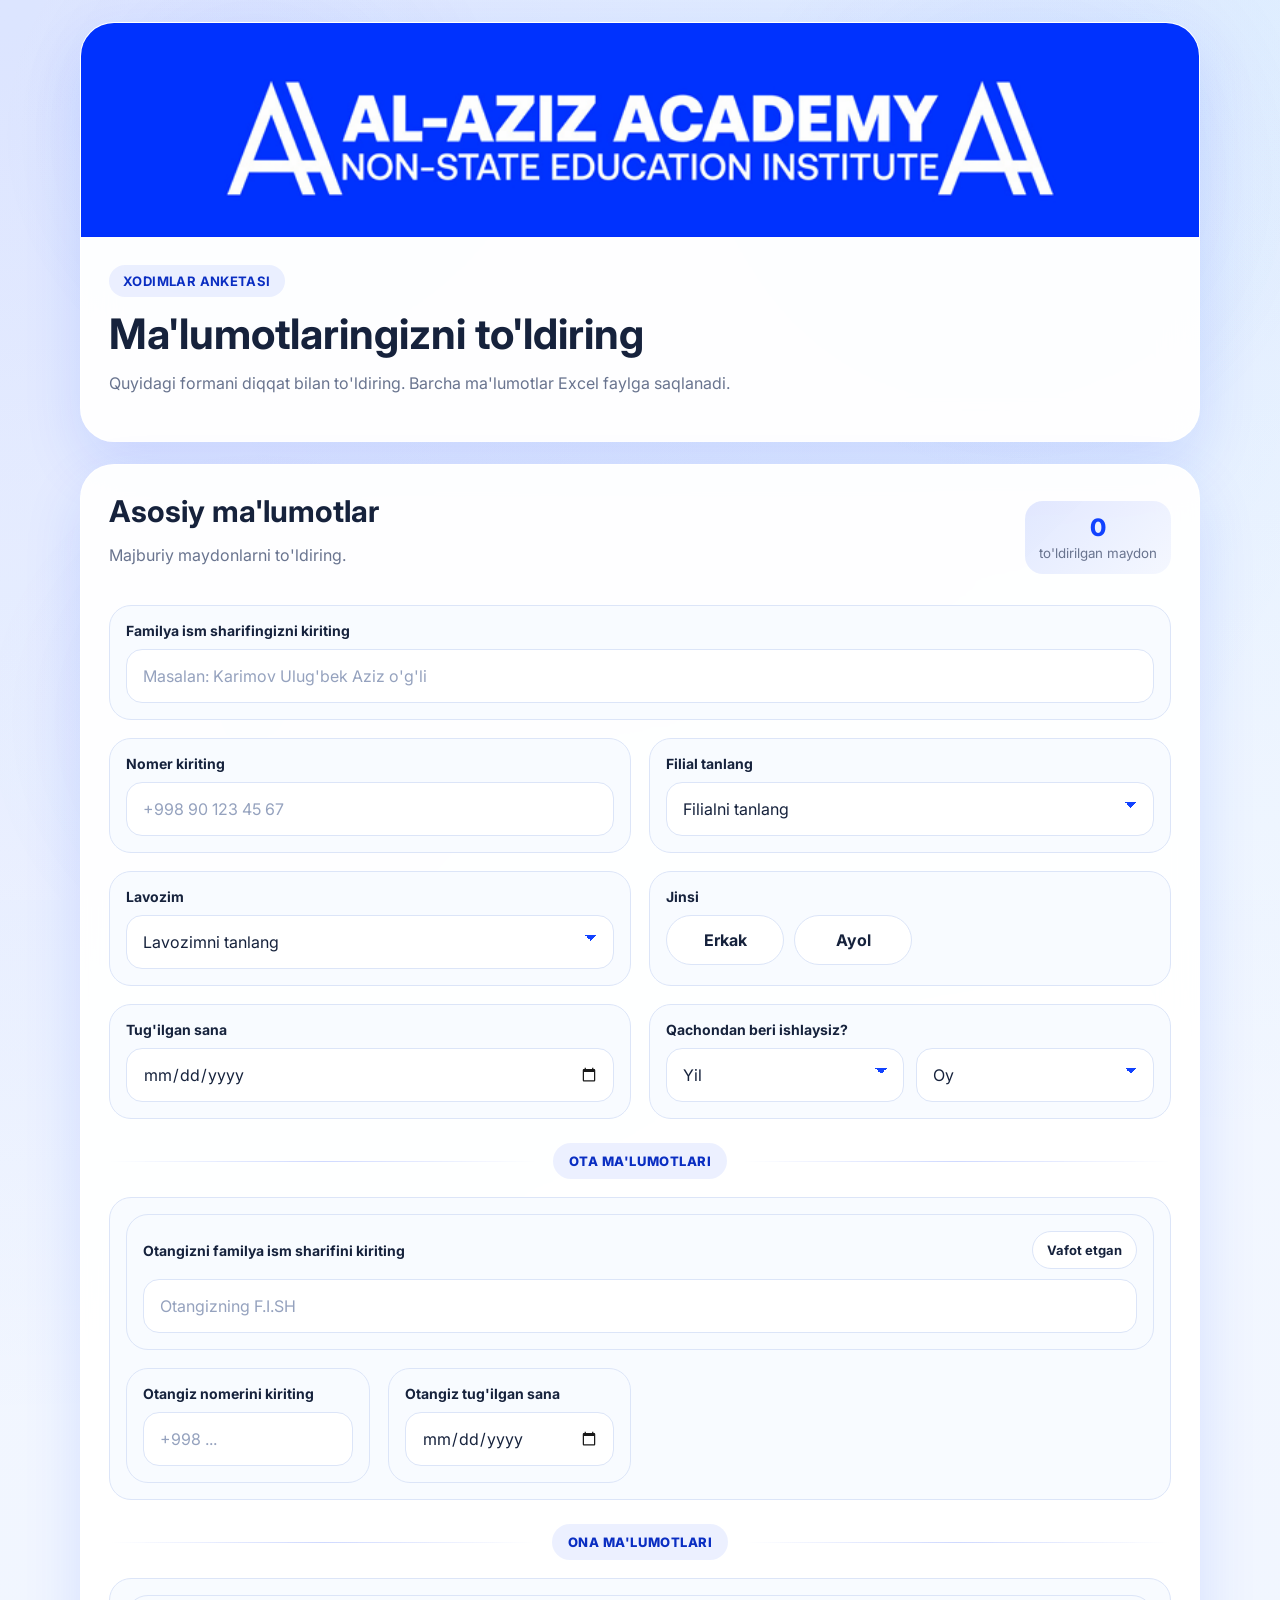
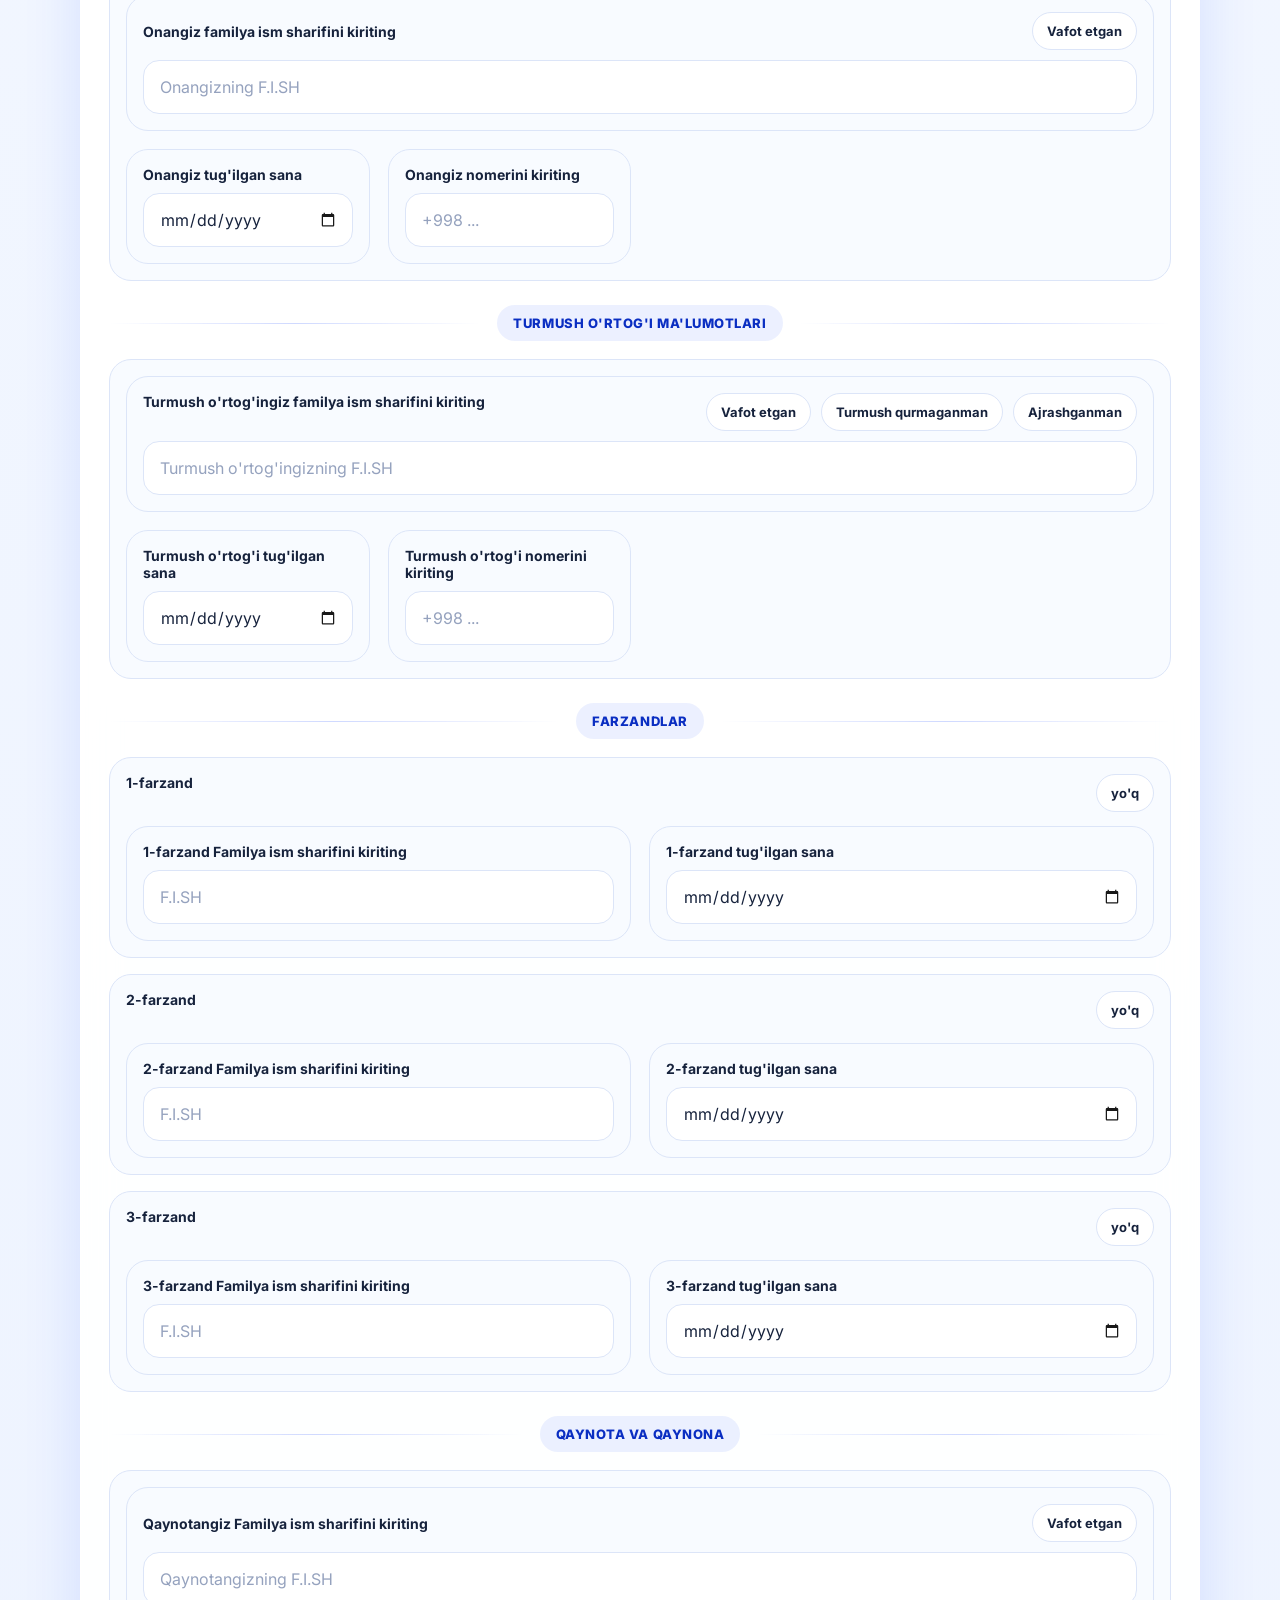
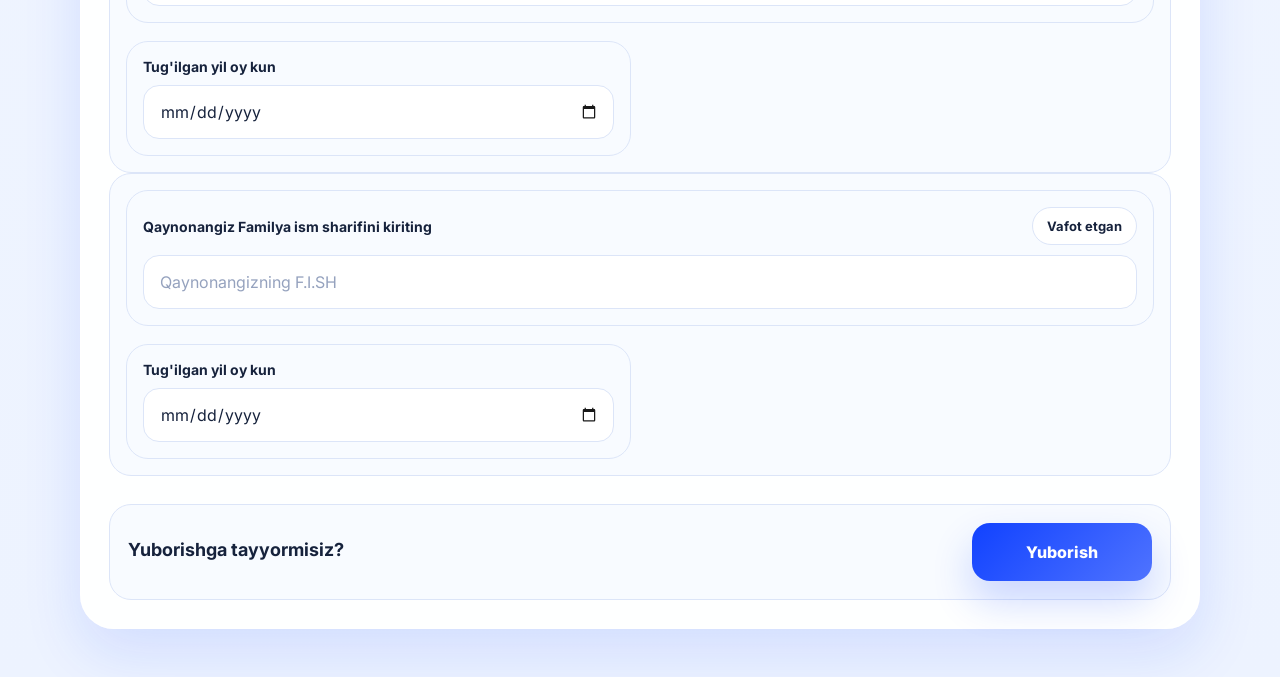
==== frontend/index.html @ 431faf83 "deploy project" ====
<!DOCTYPE html>
<html lang="uz">

<head>
  <meta charset="UTF-8" />
  <meta name="viewport" content="width=device-width, initial-scale=1.0" />
  <title>AL-AZIZ ACADEMY • Xodimlar Anketasi</title>
  <link rel="preconnect" href="https://fonts.googleapis.com">
  <link rel="preconnect" href="https://fonts.gstatic.com" crossorigin>
  <link href="https://fonts.googleapis.com/css2?family=Inter:wght@400;500;600;700;800&display=swap" rel="stylesheet">
  <link rel="stylesheet" href="./style.css" />
</head>

<body>
  <div class="page-bg"></div>

  <main class="app-shell">
    <section class="hero-card">
      <img src="./assets/header.png" alt="AL-AZIZ ACADEMY" class="hero-banner" />
      <div class="hero-content">
        <span class="hero-badge">Xodimlar anketasi</span>
        <h1>Ma'lumotlaringizni to'ldiring</h1>
        <p>
          Quyidagi formani diqqat bilan to'ldiring. Barcha ma'lumotlar Excel faylga saqlanadi.
        </p>
        <div class="hero-actions">

        </div>
      </div>
    </section>

    <section class="form-card">
      <div class="section-header">
        <div>
          <h2>Asosiy ma'lumotlar</h2>
          <p>Majburiy maydonlarni to'ldiring.</p>
        </div>
        <div class="progress-pill">
          <span id="filledCount">0</span>
          <small>to'ldirilgan maydon</small>
        </div>
      </div>

      <form id="employeeForm" novalidate>
        <div class="form-grid">
          <div class="field full">
            <label for="fullName">Familya ism sharifingizni kiriting</label>
            <input id="fullName" name="full_name" type="text" placeholder="Masalan: Karimov Ulug'bek Aziz o'g'li"
              required />
          </div>

          <div class="field">
            <label for="phone">Nomer kiriting</label>
            <input id="phone" name="phone" type="tel" placeholder="+998 90 123 45 67" inputmode="tel" required />
          </div>

          <div class="field">
            <label for="branch">Filial tanlang</label>
            <select id="branch" name="branch" required>
              <option value="">Filialni tanlang</option>
              <option>Niyozbosh</option>
              <option>Xalqabod</option>
              <option>Gulbahor</option>
              <option>Kasblar</option>
              <option>Kids 1</option>
              <option>Kids 2</option>
              <option>Do’stobod</option>
              <option>Olmazor</option>
              <option>Chinoz</option>
              <option>Krasin</option>
              <option>Pitiletka</option>
              <option>Qo’rg’oncha</option>
              <option>Kids 3</option>
            </select>
          </div>

          <div class="field">
            <label for="position">Lavozim</label>
            <select id="position" name="position" required>
              <option value="">Lavozimni tanlang</option>
              <option>Filial raxbari</option>
              <option>Soxa raxbari</option>
              <option>Ustoz</option>
              <option>Manager</option>
              <option>Operator</option>
              <option>Testolog</option>
              <option>Kamera nazoratchisi</option>
              <option>Tozalik hodimi</option>
            </select>
          </div>

          <div class="field hidden" id="teacherSubjectField">
            <label for="teacherSubject">Nima fandan ustozsiz?</label>
            <select id="teacherSubject" name="teacher_subject">
              <option value="">Fanni tanlang</option>
              <option>Ingliz tili ustozi</option>
              <option>Rus tili ustozi</option>
              <option>Matematika ustozi</option>
              <option>Mental arifmetika ustozi</option>
              <option>Koreys tili ustozi</option>
              <option>Arab tili ustozi</option>
              <option>Ona tili va adabiyot ustozi</option>
              <option>Tarix ustozi</option>
              <option>Fizika ustozi</option>
              <option>Kimyo ustozi</option>
              <option>Biologiya ustozi</option>
              <option>IT ustozi</option>
              <option>Hamshiralik ustozi</option>
            </select>
          </div>

          <div class="field">
            <label>Jinsi</label>
            <div class="toggle-group" data-toggle-group="gender">
              <button type="button" class="toggle-btn" data-value="Erkak">Erkak</button>
              <button type="button" class="toggle-btn" data-value="Ayol">Ayol</button>
            </div>
            <input type="hidden" id="gender" name="gender" required />
          </div>

          <div class="field">
            <label for="birthDate">Tug'ilgan sana</label>
            <input id="birthDate" name="birth_date" type="date" required />
          </div>

          <div class="field">
            <label for="workYear">Qachondan beri ishlaysiz?</label>
            <div class="inline-grid">
              <select id="workYear" name="work_start_year" required>
                <option value="">Yil</option>
              </select>
              <select id="workMonth" name="work_start_month" required>
                <option value="">Oy</option>
              </select>
            </div>
          </div>
        </div>

        <div class="section-divider"><span>Ota ma'lumotlari</span></div>
        <div class="form-grid relation-block" data-block="father">
          <div class="field full">
            <div class="label-row">
              <label for="fatherName">Otangizni familya ism sharifini kiriting</label>
              <button type="button" class="mini-toggle" data-state-target="father_deceased">Vafot etgan</button>
            </div>
            <input id="fatherName" name="father_name" type="text" placeholder="Otangizning F.I.SH" />
            <input type="hidden" name="father_deceased" value="false" />
          </div>
          <div class="conditional-grid" data-conditional="father_deceased" data-hide-when="true">
            <div class="field">
              <label for="fatherPhone">Otangiz nomerini kiriting</label>
              <input id="fatherPhone" name="father_phone" type="tel" placeholder="+998 ..." inputmode="tel" />
            </div>
            <div class="field">
              <label for="fatherBirthDate">Otangiz tug'ilgan sana</label>
              <input id="fatherBirthDate" name="father_birth_date" type="date" />
            </div>
          </div>
        </div>

        <div class="section-divider"><span>Ona ma'lumotlari</span></div>
        <div class="form-grid relation-block" data-block="mother">
          <div class="field full">
            <div class="label-row">
              <label for="motherName">Onangiz familya ism sharifini kiriting</label>
              <button type="button" class="mini-toggle" data-state-target="mother_deceased">Vafot etgan</button>
            </div>
            <input id="motherName" name="mother_name" type="text" placeholder="Onangizning F.I.SH" />
            <input type="hidden" name="mother_deceased" value="false" />
          </div>
          <div class="conditional-grid" data-conditional="mother_deceased" data-hide-when="true">
            <div class="field">
              <label for="motherBirthDate">Onangiz tug'ilgan sana</label>
              <input id="motherBirthDate" name="mother_birth_date" type="date" />
            </div>
            <div class="field">
              <label for="motherPhone">Onangiz nomerini kiriting</label>
              <input id="motherPhone" name="mother_phone" type="tel" placeholder="+998 ..." inputmode="tel" />
            </div>
          </div>
        </div>

        <div class="section-divider"><span>Turmush o'rtog'i ma'lumotlari</span></div>
        <div class="form-grid relation-block" data-block="spouse">
          <div class="field full">
            <div class="label-row wrap">
              <label for="spouseName">Turmush o'rtog'ingiz familya ism sharifini kiriting</label>
              <div class="mini-toggle-group">
                <button type="button" class="mini-toggle" data-state-target="spouse_deceased">Vafot etgan</button>
                <button type="button" class="mini-toggle" data-state-target="spouse_unmarried">Turmush
                  qurmaganman</button>
                <button type="button" class="mini-toggle" data-state-target="spouse_divorced">Ajrashganman</button>
              </div>
            </div>
            <input id="spouseName" name="spouse_name" type="text" placeholder="Turmush o'rtog'ingizning F.I.SH" />
            <input type="hidden" name="spouse_deceased" value="false" />
            <input type="hidden" name="spouse_unmarried" value="false" />
            <input type="hidden" name="spouse_divorced" value="false" />
          </div>
          <div class="conditional-grid"
            data-conditional-combo="spouse_deceased:false,spouse_unmarried:false,spouse_divorced:false">
            <div class="field">
              <label for="spouseBirthDate">Turmush o'rtog'i tug'ilgan sana</label>
              <input id="spouseBirthDate" name="spouse_birth_date" type="date" />
            </div>
            <div class="field">
              <label for="spousePhone">Turmush o'rtog'i nomerini kiriting</label>
              <input id="spousePhone" name="spouse_phone" type="tel" placeholder="+998 ..." inputmode="tel" />
            </div>
          </div>
        </div>

        <div class="section-divider children-divider" data-conditional="spouse_unmarried" data-hide-when="true">
          <span>Farzandlar</span>
        </div>
        <div class="children-wrapper" data-conditional="spouse_unmarried" data-hide-when="true">
          <div class="child-card" data-child-index="1">
            <div class="label-row wrap">
              <h3>1-farzand</h3>
              <button type="button" class="mini-toggle" data-state-target="child1_none">yo'q</button>
            </div>
            <input type="hidden" name="child1_none" value="false" />
            <div class="conditional-grid child-grid" data-conditional="child1_none" data-hide-when="true">
              <div class="field">
                <label for="child1Name">1-farzand Familya ism sharifini kiriting</label>
                <input id="child1Name" name="child1_name" type="text" placeholder="F.I.SH" />
              </div>
              <div class="field">
                <label for="child1BirthDate">1-farzand tug'ilgan sana</label>
                <input id="child1BirthDate" name="child1_birth_date" type="date" />
              </div>
            </div>
          </div>

          <div class="child-card" data-child-index="2" data-conditional="child1_none" data-hide-when="true">
            <div class="label-row wrap">
              <h3>2-farzand</h3>
              <button type="button" class="mini-toggle" data-state-target="child2_none">yo'q</button>
            </div>
            <input type="hidden" name="child2_none" value="false" />
            <div class="conditional-grid child-grid" data-conditional="child2_none" data-hide-when="true">
              <div class="field">
                <label for="child2Name">2-farzand Familya ism sharifini kiriting</label>
                <input id="child2Name" name="child2_name" type="text" placeholder="F.I.SH" />
              </div>
              <div class="field">
                <label for="child2BirthDate">2-farzand tug'ilgan sana</label>
                <input id="child2BirthDate" name="child2_birth_date" type="date" />
              </div>
            </div>
          </div>

          <div class="child-card" data-child-index="3" data-conditional-any="child1_none:true,child2_none:true">
            <div class="label-row wrap">
              <h3>3-farzand</h3>
              <button type="button" class="mini-toggle" data-state-target="child3_none">yo'q</button>
            </div>
            <input type="hidden" name="child3_none" value="false" />
            <div class="conditional-grid child-grid" data-conditional="child3_none" data-hide-when="true">
              <div class="field">
                <label for="child3Name">3-farzand Familya ism sharifini kiriting</label>
                <input id="child3Name" name="child3_name" type="text" placeholder="F.I.SH" />
              </div>
              <div class="field">
                <label for="child3BirthDate">3-farzand tug'ilgan sana</label>
                <input id="child3BirthDate" name="child3_birth_date" type="date" />
              </div>
            </div>
          </div>
        </div>

        <div class="section-divider" data-conditional-any="spouse_unmarried:true,spouse_divorced:true"><span>Qaynota va
            qaynona</span></div>
        <div class="form-grid relation-block" data-block="fatherinlaw"
          data-conditional-any="spouse_unmarried:true,spouse_divorced:true">
          <div class="field full">
            <div class="label-row">
              <label for="fatherInLawName">Qaynotangiz Familya ism sharifini kiriting</label>
              <button type="button" class="mini-toggle" data-state-target="father_in_law_deceased">Vafot etgan</button>
            </div>
            <input id="fatherInLawName" name="father_in_law_name" type="text" placeholder="Qaynotangizning F.I.SH" />
            <input type="hidden" name="father_in_law_deceased" value="false" />
          </div>
          <div class="conditional-grid" data-conditional="father_in_law_deceased" data-hide-when="true">
            <div class="field full">
              <label for="fatherInLawBirthDate">Tug'ilgan yil oy kun</label>
              <input id="fatherInLawBirthDate" name="father_in_law_birth_date" type="date" />
            </div>
          </div>
        </div>

        <div class="form-grid relation-block" data-block="motherinlaw"
          data-conditional-any="spouse_unmarried:true,spouse_divorced:true">
          <div class="field full">
            <div class="label-row">
              <label for="motherInLawName">Qaynonangiz Familya ism sharifini kiriting</label>
              <button type="button" class="mini-toggle" data-state-target="mother_in_law_deceased">Vafot etgan</button>
            </div>
            <input id="motherInLawName" name="mother_in_law_name" type="text" placeholder="Qaynonangizning F.I.SH" />
            <input type="hidden" name="mother_in_law_deceased" value="false" />
          </div>
          <div class="conditional-grid" data-conditional="mother_in_law_deceased" data-hide-when="true">
            <div class="field full">
              <label for="motherInLawBirthDate">Tug'ilgan yil oy kun</label>
              <input id="motherInLawBirthDate" name="mother_in_law_birth_date" type="date" />
            </div>
          </div>
        </div>

        <div class="submit-bar">
          <div>
            <strong>Yuborishga tayyormisiz?</strong>
          </div>
          <button class="submit-btn" type="submit" id="submitBtn">Yuborish</button>
        </div>

        <div id="formAlert" class="form-alert hidden"></div>
      </form>
    </section>
  </main>

  <script>
    window.APP_CONFIG = {
      apiBaseUrl: "https://azizacademyxodimlar-production.up.railway.app",
      adminUrl: "https://azizacademyxodimlar-production.up.railway.app/admin"
    };
  </script>
  <script src="./script.js"></script>
</body>

</html>
---- frontend/style.css ----
:root {
  --bg: #eef4ff;
  --surface: rgba(255, 255, 255, 0.94);
  --surface-2: #f8fbff;
  --primary: #1142ff;
  --primary-dark: #0a2ec2;
  --text: #16223c;
  --muted: #69748f;
  --border: #dce5f8;
  --success: #169c5b;
  --danger: #d63b54;
  --shadow: 0 24px 60px rgba(17, 66, 255, 0.12);
  --radius-xl: 28px;
  --radius-lg: 20px;
  --radius-md: 16px;
}

* {
  box-sizing: border-box;
}

html {
  scroll-behavior: smooth;
}

body {
  margin: 0;
  min-height: 100vh;
  font-family: 'Inter', sans-serif;
  color: var(--text);
  background:
    radial-gradient(circle at top left, rgba(17, 66, 255, 0.12), transparent 35%),
    radial-gradient(circle at top right, rgba(30, 144, 255, 0.1), transparent 28%),
    linear-gradient(180deg, #f4f8ff 0%, #edf3ff 100%);
}

.page-bg {
  position: fixed;
  inset: 0;
  pointer-events: none;
  background-image:
    linear-gradient(rgba(255,255,255,0.1), rgba(255,255,255,0.1)),
    radial-gradient(circle at 20% 15%, rgba(17, 66, 255, 0.07), transparent 20%),
    radial-gradient(circle at 80% 20%, rgba(17, 66, 255, 0.08), transparent 24%),
    radial-gradient(circle at 20% 80%, rgba(17, 66, 255, 0.05), transparent 22%);
}

img {
  max-width: 100%;
  display: block;
}

button,
input,
select {
  font: inherit;
}

.app-shell {
  width: min(1120px, calc(100% - 24px));
  margin: 22px auto 48px;
}

.hero-card,
.form-card {
  background: var(--surface);
  backdrop-filter: blur(18px);
  border: 1px solid rgba(255, 255, 255, 0.75);
  box-shadow: var(--shadow);
}

.hero-card {
  overflow: hidden;
  border-radius: 34px;
  margin-bottom: 22px;
}

.hero-banner {
  width: 100%;
  background: #1142ff;
  aspect-ratio: 1586 / 304;
  object-fit: cover;
}

.hero-content {
  padding: 28px 28px 30px;
}

.hero-badge {
  display: inline-flex;
  align-items: center;
  gap: 8px;
  padding: 8px 14px;
  border-radius: 999px;
  background: rgba(17, 66, 255, 0.08);
  color: var(--primary-dark);
  font-size: 13px;
  font-weight: 700;
  letter-spacing: 0.03em;
  text-transform: uppercase;
}

.hero-content h1 {
  margin: 14px 0 10px;
  font-size: clamp(28px, 4vw, 42px);
  line-height: 1.1;
}

.hero-content p,
.section-header p,
.submit-bar p,
.form-alert,
.field small {
  color: var(--muted);
}

.form-card {
  border-radius: 34px;
  padding: 28px;
}

.section-header,
.submit-bar,
.label-row,
.mini-toggle-group,
.inline-grid,
.toggle-group {
  display: flex;
}

.section-header {
  align-items: center;
  justify-content: space-between;
  gap: 16px;
  margin-bottom: 24px;
}

.section-header h2 {
  margin: 0 0 8px;
  font-size: clamp(22px, 3vw, 30px);
}

.progress-pill {
  min-width: 110px;
  padding: 12px 14px;
  border-radius: 18px;
  background: linear-gradient(135deg, rgba(17, 66, 255, 0.12), rgba(17, 66, 255, 0.04));
  text-align: center;
}

.progress-pill span {
  display: block;
  font-size: 24px;
  font-weight: 800;
  color: var(--primary);
}

.progress-pill small {
  color: var(--muted);
}

.form-grid {
  display: grid;
  grid-template-columns: repeat(2, minmax(0, 1fr));
  gap: 18px;
}

.field,
.child-card,
.relation-block,
.submit-bar {
  background: var(--surface-2);
  border: 1px solid var(--border);
  border-radius: 22px;
}

.field {
  padding: 16px;
}

.field.full {
  grid-column: 1 / -1;
}

.field label,
.child-card h3 {
  display: block;
  margin-bottom: 10px;
  font-size: 14px;
  font-weight: 700;
  color: var(--text);
}

input,
select {
  width: 100%;
  height: 54px;
  border-radius: 16px;
  border: 1.5px solid var(--border);
  padding: 0 16px;
  background: #fff;
  color: var(--text);
  transition: 0.2s ease;
  outline: none;
}

input::placeholder {
  color: #95a2be;
}

input:focus,
select:focus {
  border-color: rgba(17, 66, 255, 0.5);
  box-shadow: 0 0 0 4px rgba(17, 66, 255, 0.1);
}

input[type="date"] {
  padding-right: 14px;
}

input[type="date"]::-webkit-calendar-picker-indicator {
  cursor: pointer;
  opacity: 0.9;
}

select {
  appearance: none;
  background-image:
    linear-gradient(45deg, transparent 50%, var(--primary) 50%),
    linear-gradient(135deg, var(--primary) 50%, transparent 50%);
  background-position:
    calc(100% - 22px) calc(50% - 4px),
    calc(100% - 16px) calc(50% - 4px);
  background-size: 6px 6px, 6px 6px;
  background-repeat: no-repeat;
  padding-right: 38px;
}

.inline-grid {
  gap: 12px;
}

.inline-grid > * {
  flex: 1;
}

.toggle-group,
.mini-toggle-group {
  gap: 10px;
  flex-wrap: wrap;
}

.toggle-btn,
.mini-toggle {
  border: 1.5px solid var(--border);
  background: #fff;
  color: var(--text);
  border-radius: 999px;
  cursor: pointer;
  transition: 0.2s ease;
}

.toggle-btn {
  padding: 14px 18px;
  min-width: 118px;
  font-weight: 700;
}

.mini-toggle {
  padding: 10px 14px;
  font-size: 13px;
  font-weight: 700;
}

.toggle-btn.active,
.mini-toggle.active {
  background: linear-gradient(135deg, var(--primary), #4068ff);
  color: #fff;
  border-color: transparent;
  box-shadow: 0 12px 24px rgba(17, 66, 255, 0.24);
}

.label-row {
  align-items: center;
  justify-content: space-between;
  gap: 12px;
  margin-bottom: 10px;
}

.label-row label,
.label-row h3 {
  margin: 0;
}

.label-row.wrap {
  align-items: flex-start;
  flex-wrap: wrap;
}

.section-divider {
  margin: 24px 0 18px;
  display: flex;
  align-items: center;
  gap: 16px;
}

.section-divider::before,
.section-divider::after {
  content: '';
  height: 1px;
  flex: 1;
  background: linear-gradient(90deg, transparent, rgba(17, 66, 255, 0.2), transparent);
}

.section-divider span {
  padding: 10px 16px;
  border-radius: 999px;
  background: rgba(17, 66, 255, 0.08);
  color: var(--primary-dark);
  font-weight: 800;
  font-size: 13px;
  letter-spacing: 0.04em;
  text-transform: uppercase;
}

.relation-block {
  padding: 16px;
}

.conditional-grid {
  display: grid;
  grid-template-columns: repeat(2, minmax(0, 1fr));
  gap: 18px;
  width: 100%;
}

.children-wrapper {
  display: grid;
  gap: 16px;
}

.child-card {
  padding: 16px;
}

.child-grid {
  margin-top: 14px;
}

.submit-bar {
  margin-top: 28px;
  padding: 18px;
  align-items: center;
  justify-content: space-between;
  gap: 16px;
}

.submit-bar strong {
  display: block;
  margin-bottom: 6px;
  font-size: 18px;
}

.submit-btn {
  min-width: 180px;
  height: 58px;
  border: 0;
  border-radius: 18px;
  background: linear-gradient(135deg, var(--primary), #4f73ff);
  color: #fff;
  font-size: 16px;
  font-weight: 800;
  cursor: pointer;
  box-shadow: 0 20px 40px rgba(17, 66, 255, 0.2);
  transition: transform 0.2s ease, box-shadow 0.2s ease;
}

.submit-btn:hover {
  transform: translateY(-1px);
  box-shadow: 0 24px 44px rgba(17, 66, 255, 0.25);
}

.submit-btn:disabled {
  opacity: 0.6;
  cursor: wait;
}

.form-alert {
  margin-top: 18px;
  padding: 16px 18px;
  border-radius: 18px;
  border: 1px solid transparent;
}

.form-alert.success {
  background: rgba(22, 156, 91, 0.08);
  border-color: rgba(22, 156, 91, 0.18);
  color: var(--success);
}

.form-alert.error {
  background: rgba(214, 59, 84, 0.08);
  border-color: rgba(214, 59, 84, 0.18);
  color: var(--danger);
}

.hidden {
  display: none !important;
}

.disabled-input {
  background: #f2f5fb !important;
  color: #95a2be;
}

@media (max-width: 900px) {
  .app-shell {
    width: min(100% - 16px, 760px);
    margin: 12px auto 24px;
  }

  .hero-card,
  .form-card {
    border-radius: 24px;
  }

  .hero-content,
  .form-card {
    padding: 18px;
  }

  .section-header,
  .submit-bar {
    flex-direction: column;
    align-items: stretch;
  }

  .progress-pill {
    width: 100%;
  }

  .form-grid,
  .conditional-grid {
    grid-template-columns: 1fr;
  }

  .submit-btn {
    width: 100%;
  }
}

@media (max-width: 560px) {
  .hero-content h1 {
    font-size: 24px;
  }

  .field,
  .relation-block,
  .child-card,
  .submit-bar {
    padding: 14px;
    border-radius: 18px;
  }

  input,
  select,
  .submit-btn {
    height: 52px;
  }

  .toggle-btn {
    flex: 1 1 calc(50% - 10px);
    min-width: 0;
  }

  .submit-bar {
    position: sticky;
    bottom: 8px;
    background: rgba(248, 251, 255, 0.96);
    backdrop-filter: blur(18px);
    z-index: 5;
  }
}


.hero-actions { margin-top: 18px; }
.admin-link,
.admin-btn,
.download-btn,
.back-link {
  display: inline-flex;
  align-items: center;
  justify-content: center;
  gap: 8px;
  min-height: 48px;
  padding: 12px 20px;
  border-radius: 16px;
  text-decoration: none;
  font-weight: 700;
  border: none;
  cursor: pointer;
}
.admin-link, .admin-btn, .download-btn {
  color: #fff;
  background: linear-gradient(135deg, var(--primary), #4068ff);
  box-shadow: 0 16px 30px rgba(17, 66, 255, 0.22);
}
.back-link {
  color: var(--primary-dark);
  background: rgba(17, 66, 255, 0.08);
}
.admin-toolbar {
  display: flex;
  align-items: center;
  justify-content: space-between;
  gap: 14px;
  flex-wrap: wrap;
  margin-bottom: 20px;
}
.stats-grid {
  display: grid;
  grid-template-columns: repeat(4, minmax(0, 1fr));
  gap: 16px;
  margin-bottom: 20px;
}
.stat-card {
  background: var(--surface-2);
  border: 1px solid var(--border);
  border-radius: 22px;
  padding: 18px;
}
.stat-card small { color: var(--muted); display: block; margin-bottom: 8px; }
.stat-card strong { font-size: 28px; }
.table-wrap {
  overflow: auto;
  border-radius: 22px;
  border: 1px solid var(--border);
  background: #fff;
}
.data-table {
  width: 100%;
  border-collapse: collapse;
  min-width: 1080px;
}
.data-table th, .data-table td {
  padding: 14px 12px;
  text-align: left;
  border-bottom: 1px solid #eaf0fb;
  vertical-align: top;
  font-size: 14px;
}
.data-table th {
  position: sticky;
  top: 0;
  background: #f7faff;
  z-index: 1;
}
.empty-state { padding: 30px; text-align: center; color: var(--muted); }
@media (max-width: 900px) { .stats-grid { grid-template-columns: repeat(2, minmax(0, 1fr)); } }
@media (max-width: 640px) { .stats-grid { grid-template-columns: 1fr; } }
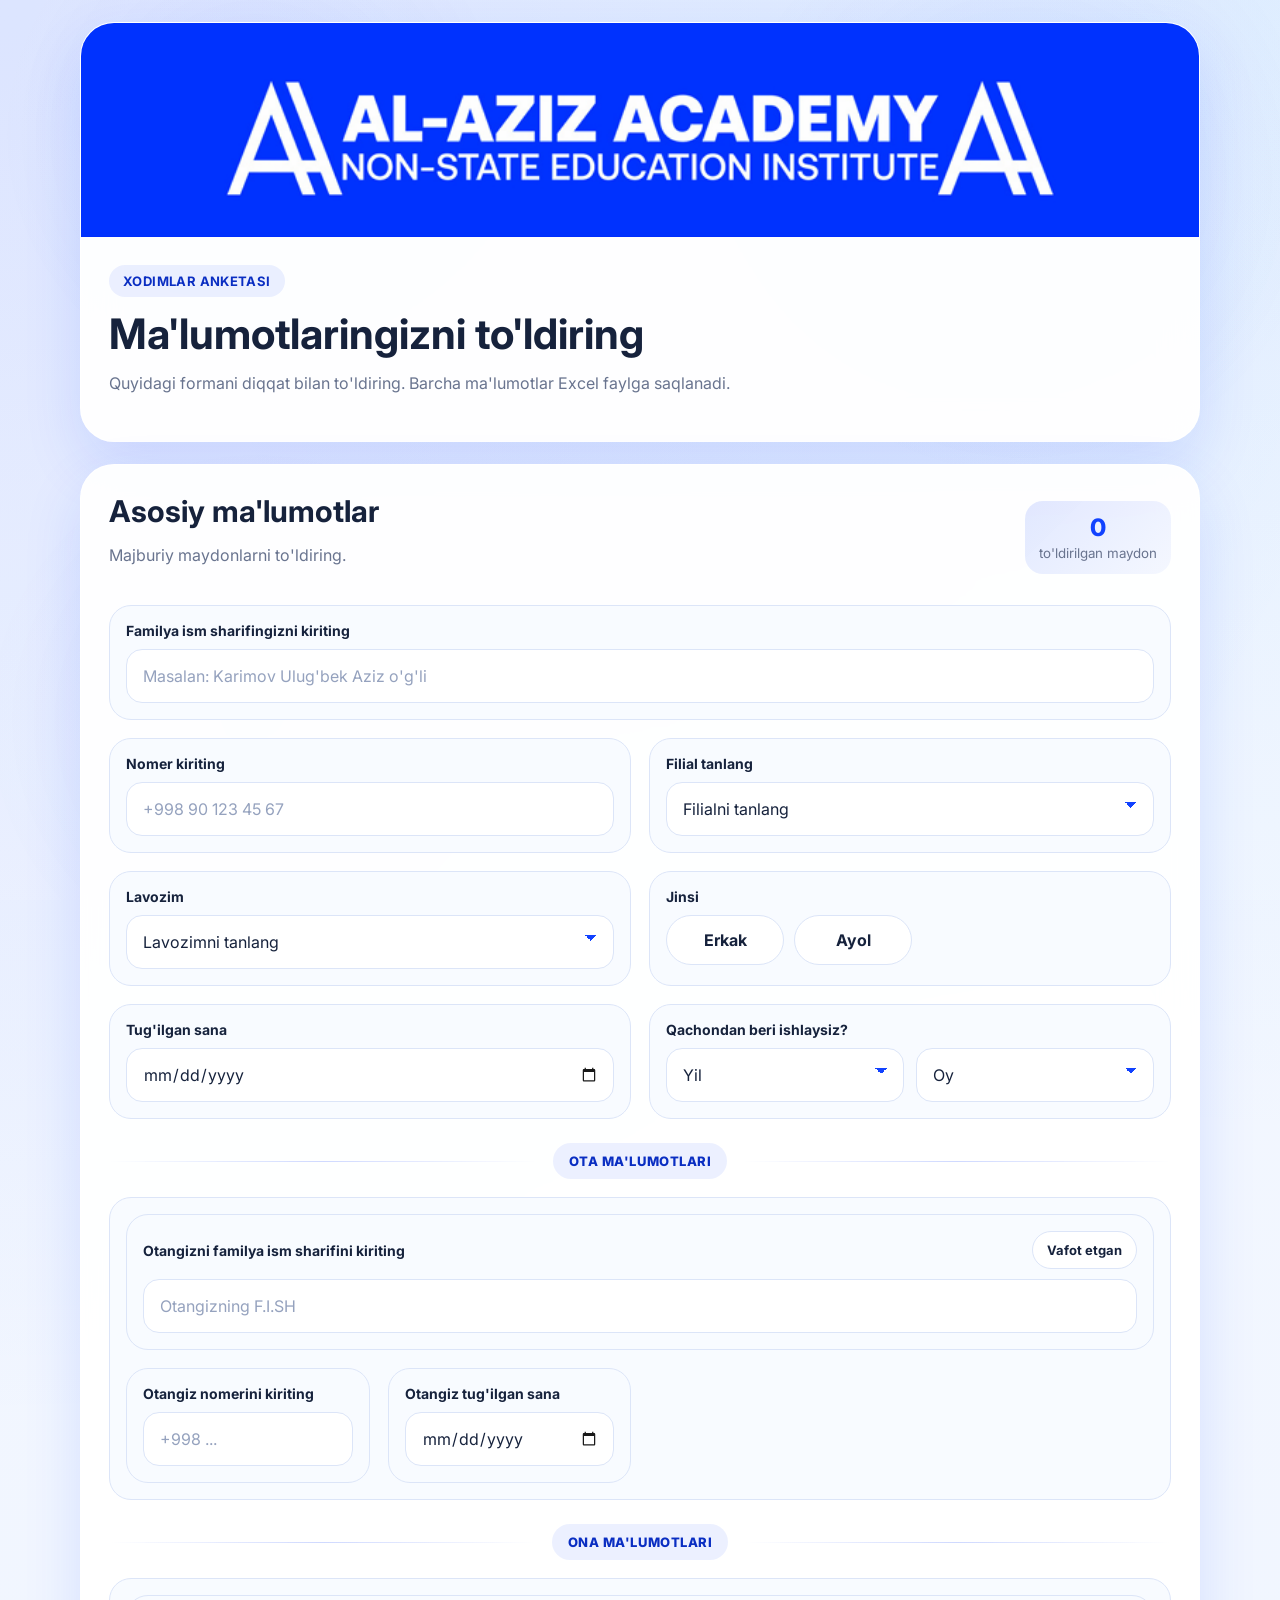
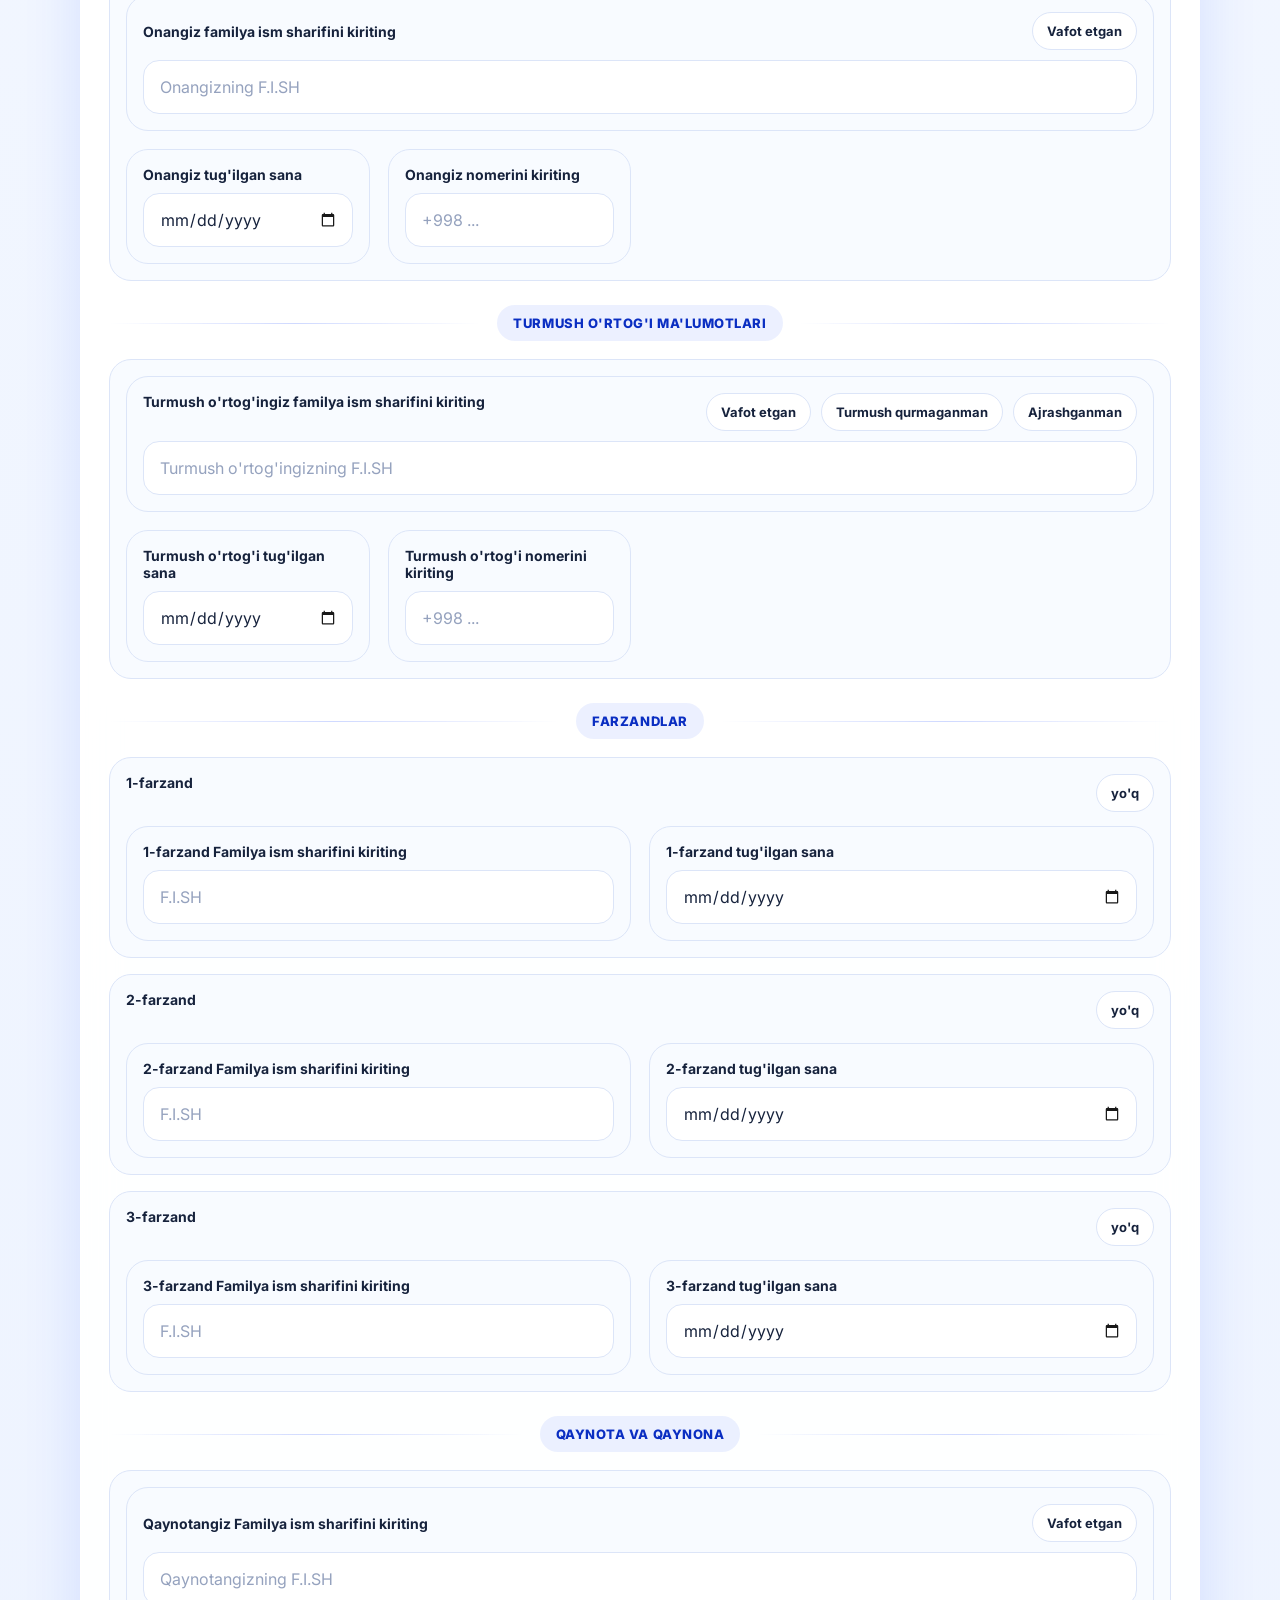
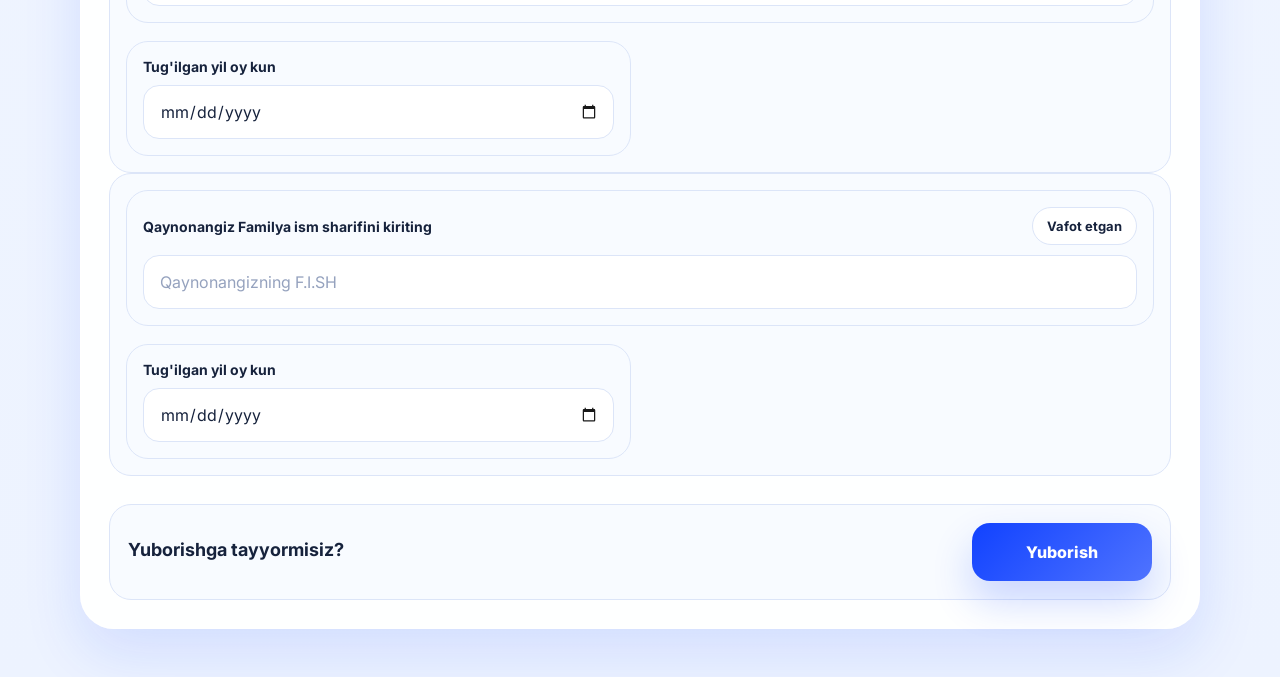
==== commit 7fae337d: "connect frontend to railway backend" ====
--- a/frontend/index.html
+++ b/frontend/index.html
@@ -321,8 +321,8 @@
 
   <script>
     window.APP_CONFIG = {
-      apiBaseUrl: "https://azizacademyxodimlar-production.up.railway.app",
-      adminUrl: "https://azizacademyxodimlar-production.up.railway.app/admin"
+      apiBaseUrl: "https://azizacademyxodimlar-production-e6fa.up.railway.app/",
+      adminUrl: "https://azizacademyxodimlar-production-e6fa.up.railway.app/admin"
     };
   </script>
   <script src="./script.js"></script>
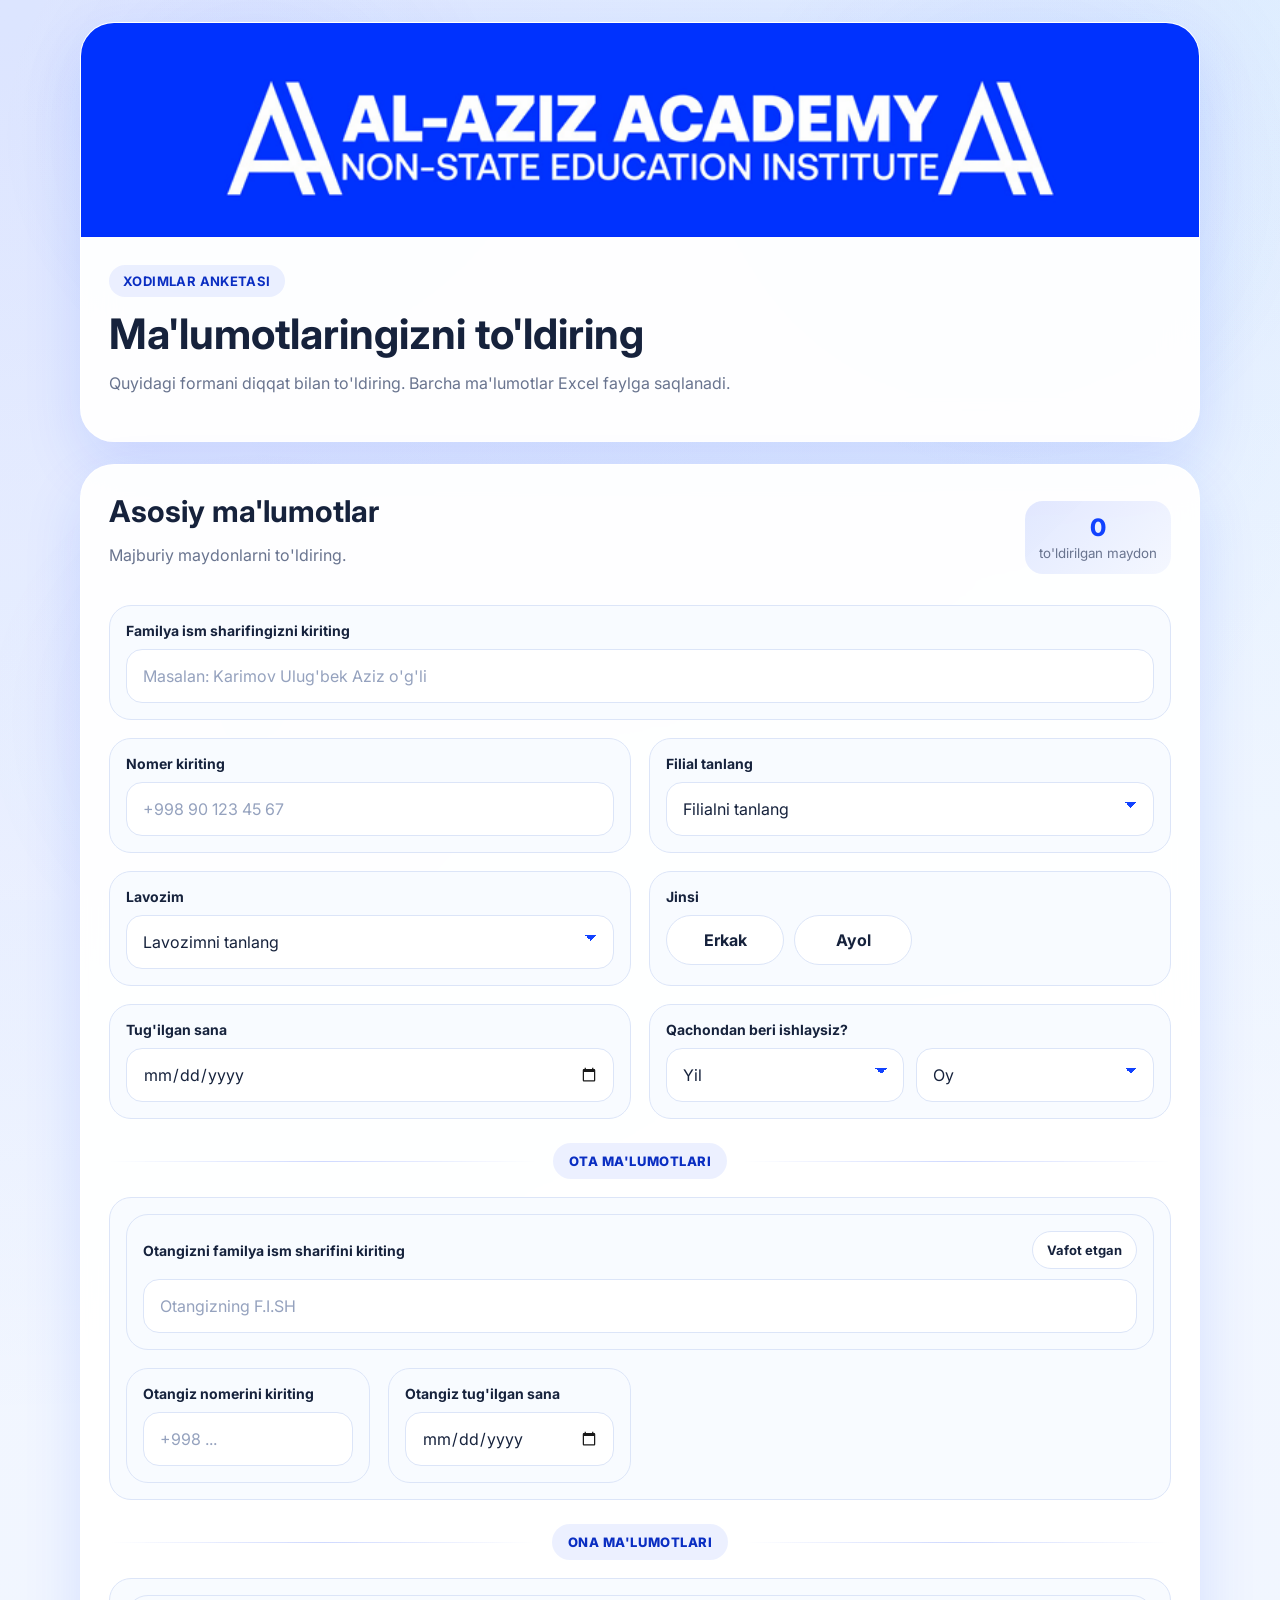
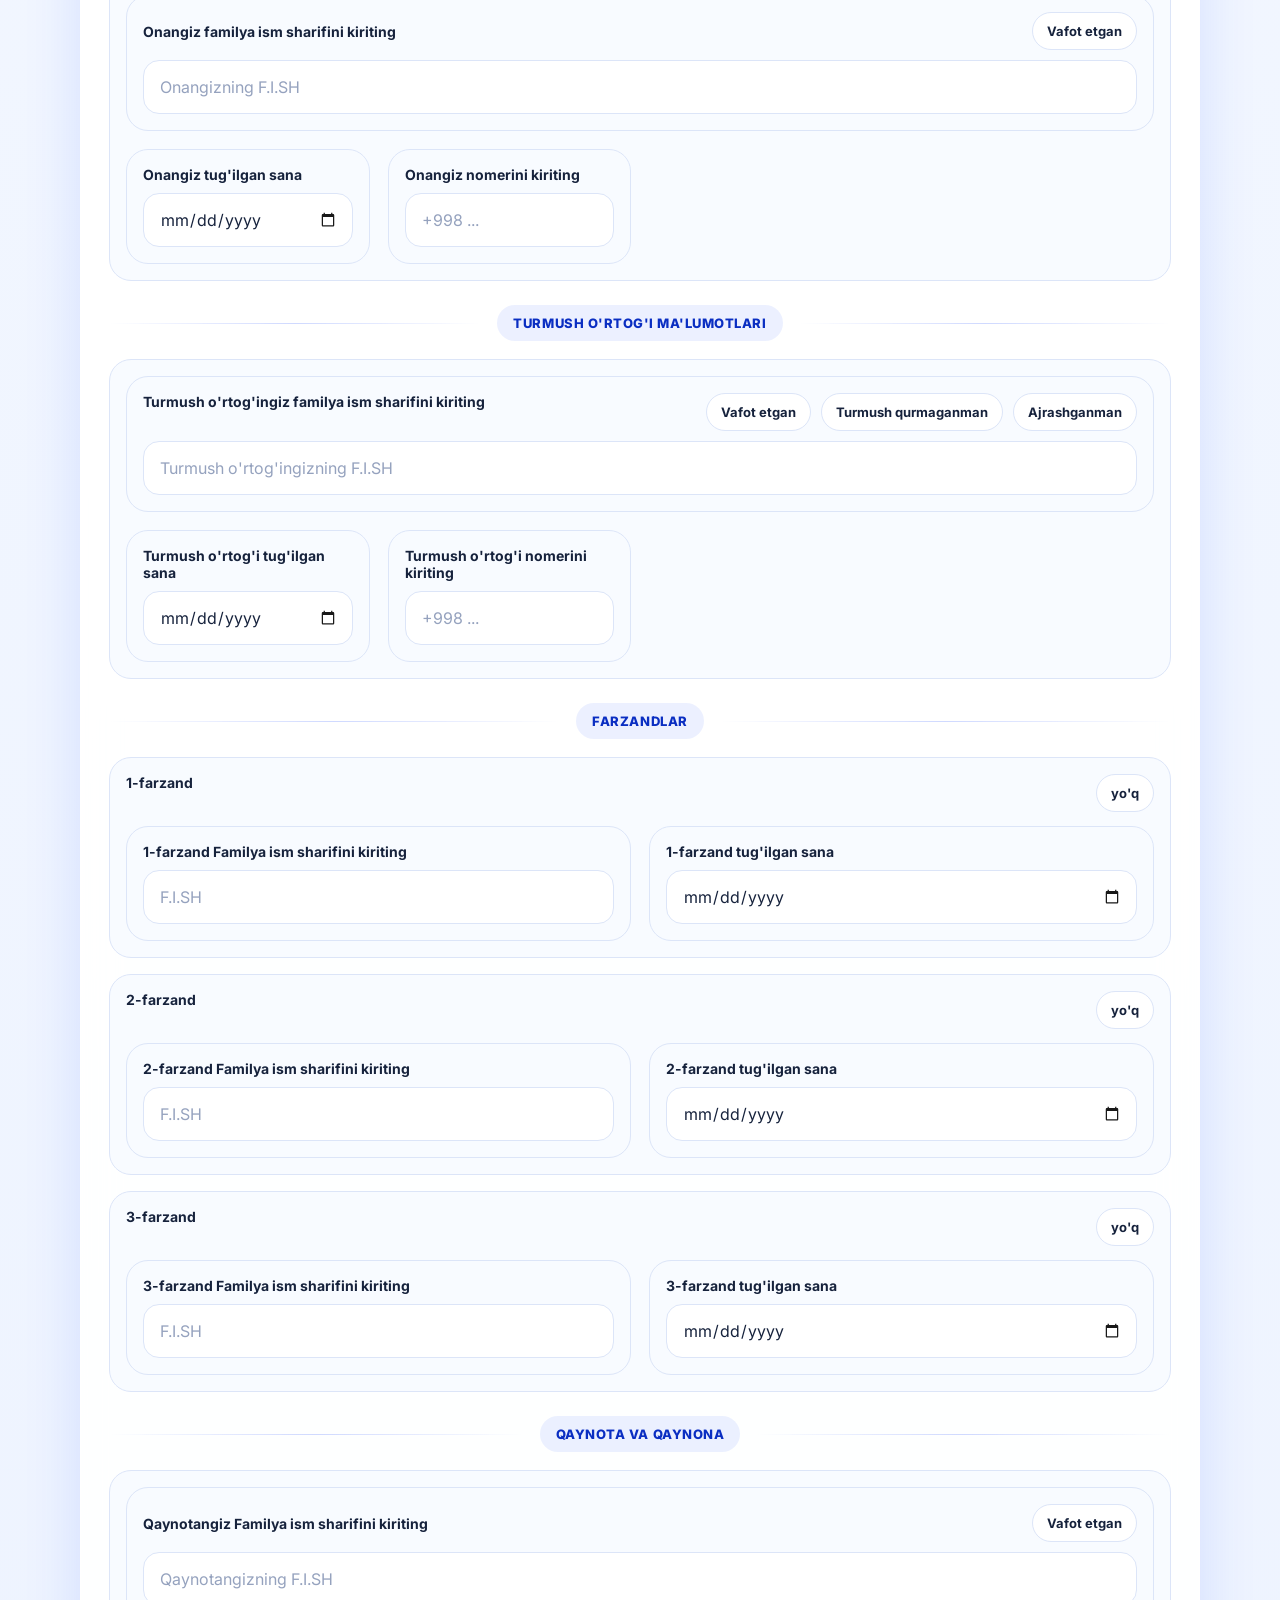
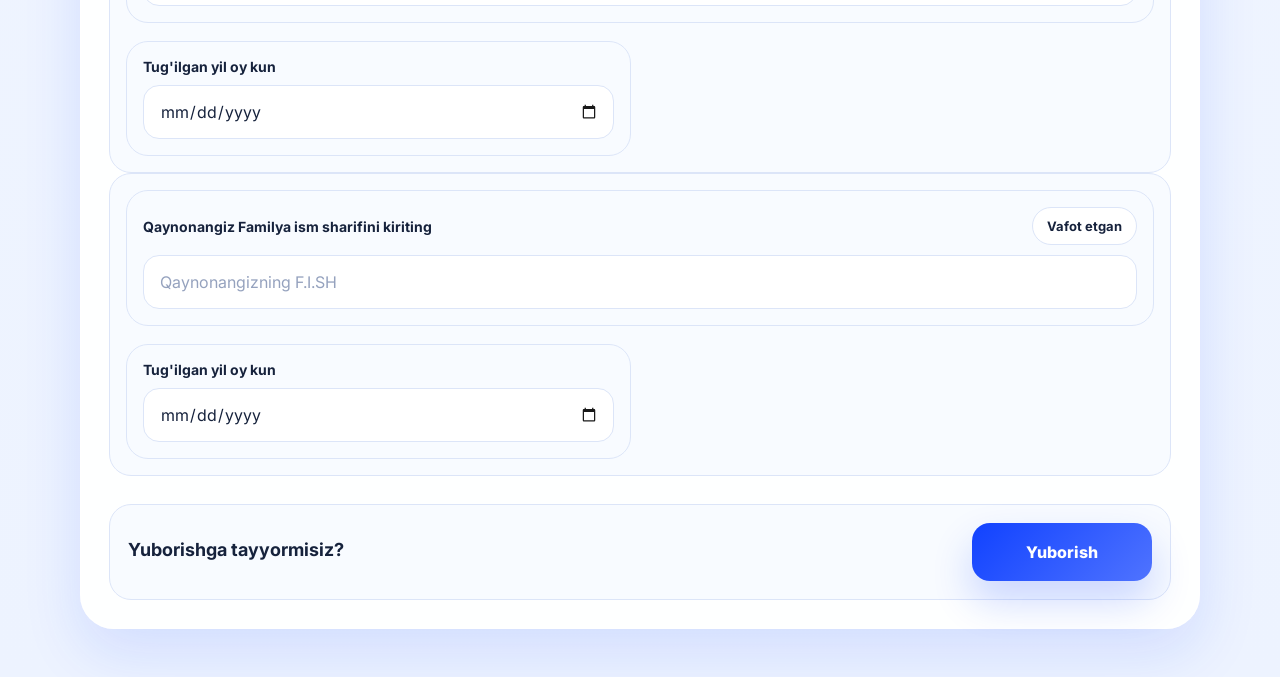
==== commit c91856f6: "add hamshiralik teacher option" ====
--- a/frontend/index.html
+++ b/frontend/index.html
@@ -321,7 +321,8 @@
 
   <script>
     window.APP_CONFIG = {
-      apiBaseUrl: "https://azizacademyxodimlar-production-e6fa.up.railway.app/",
+
+      apiBaseUrl: "https://azizacademyxodimlar-production-e6fa.up.railway.app",
       adminUrl: "https://azizacademyxodimlar-production-e6fa.up.railway.app/admin"
     };
   </script>
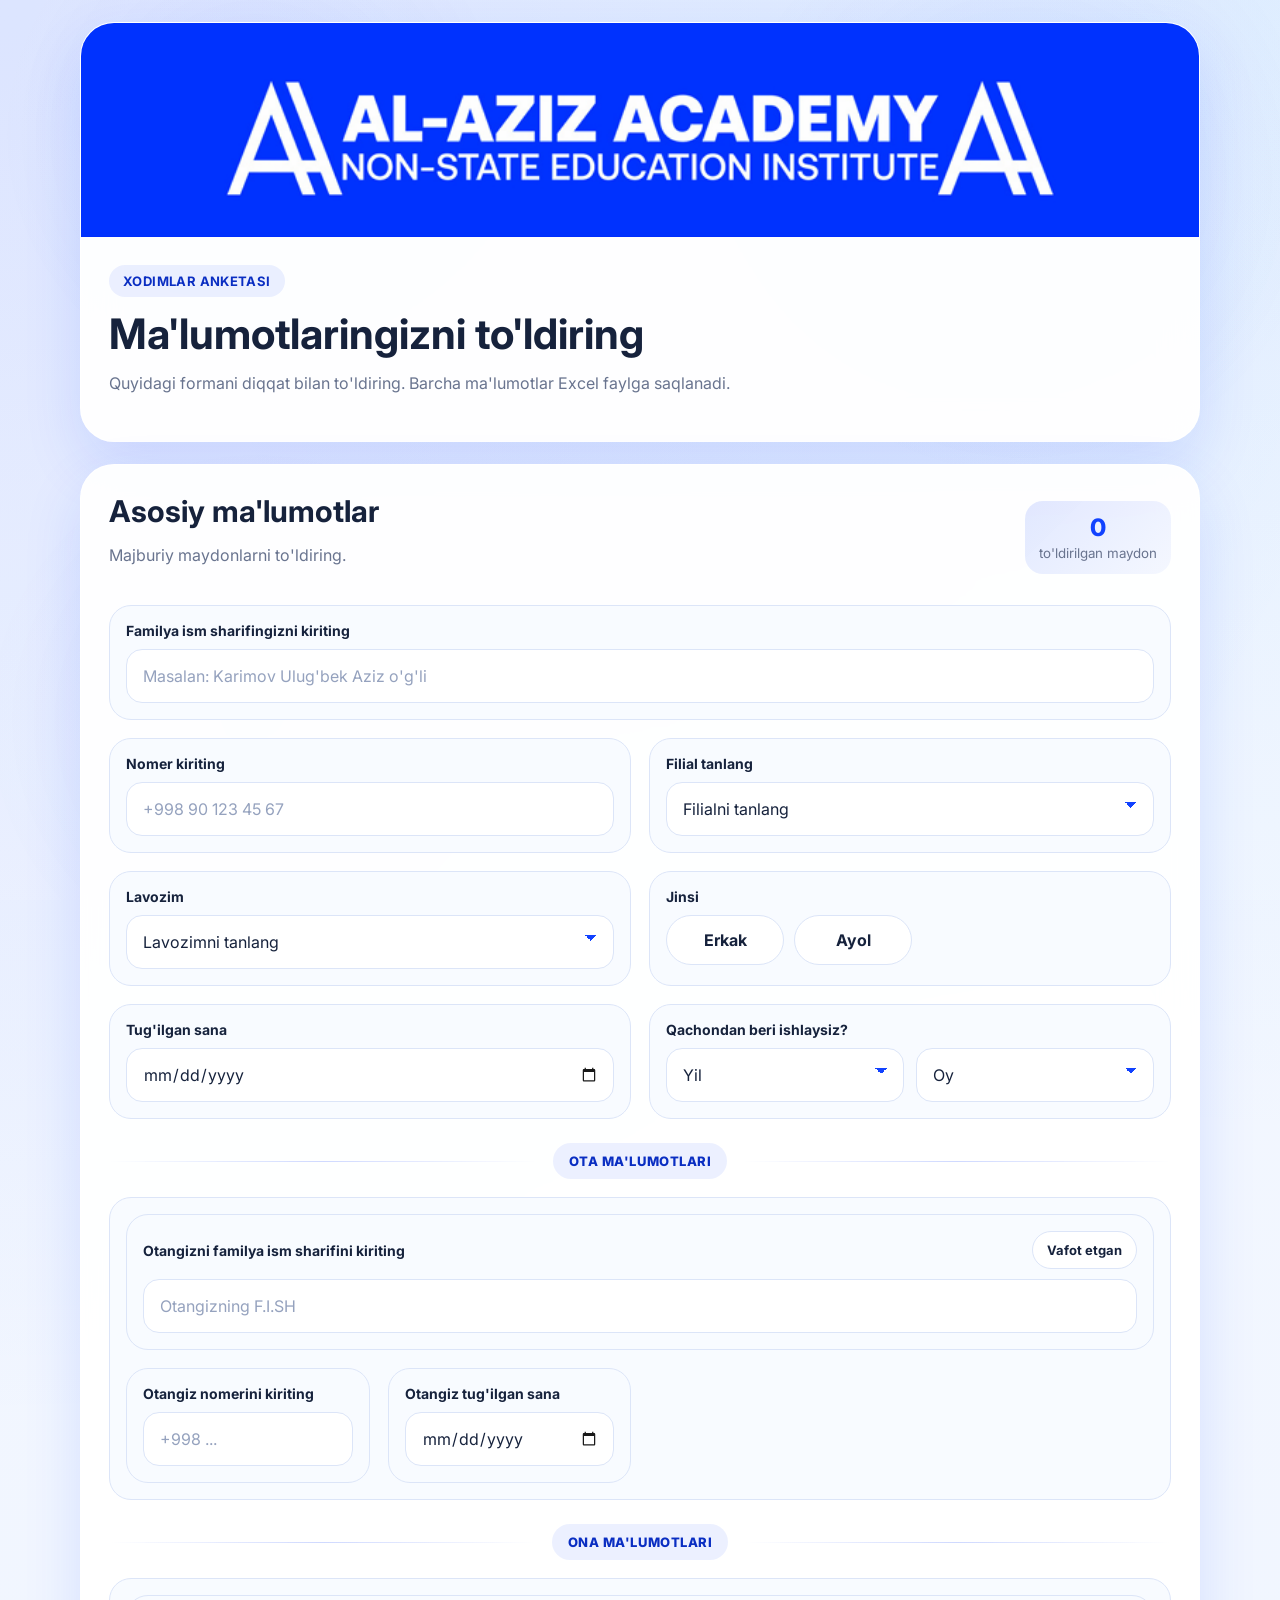
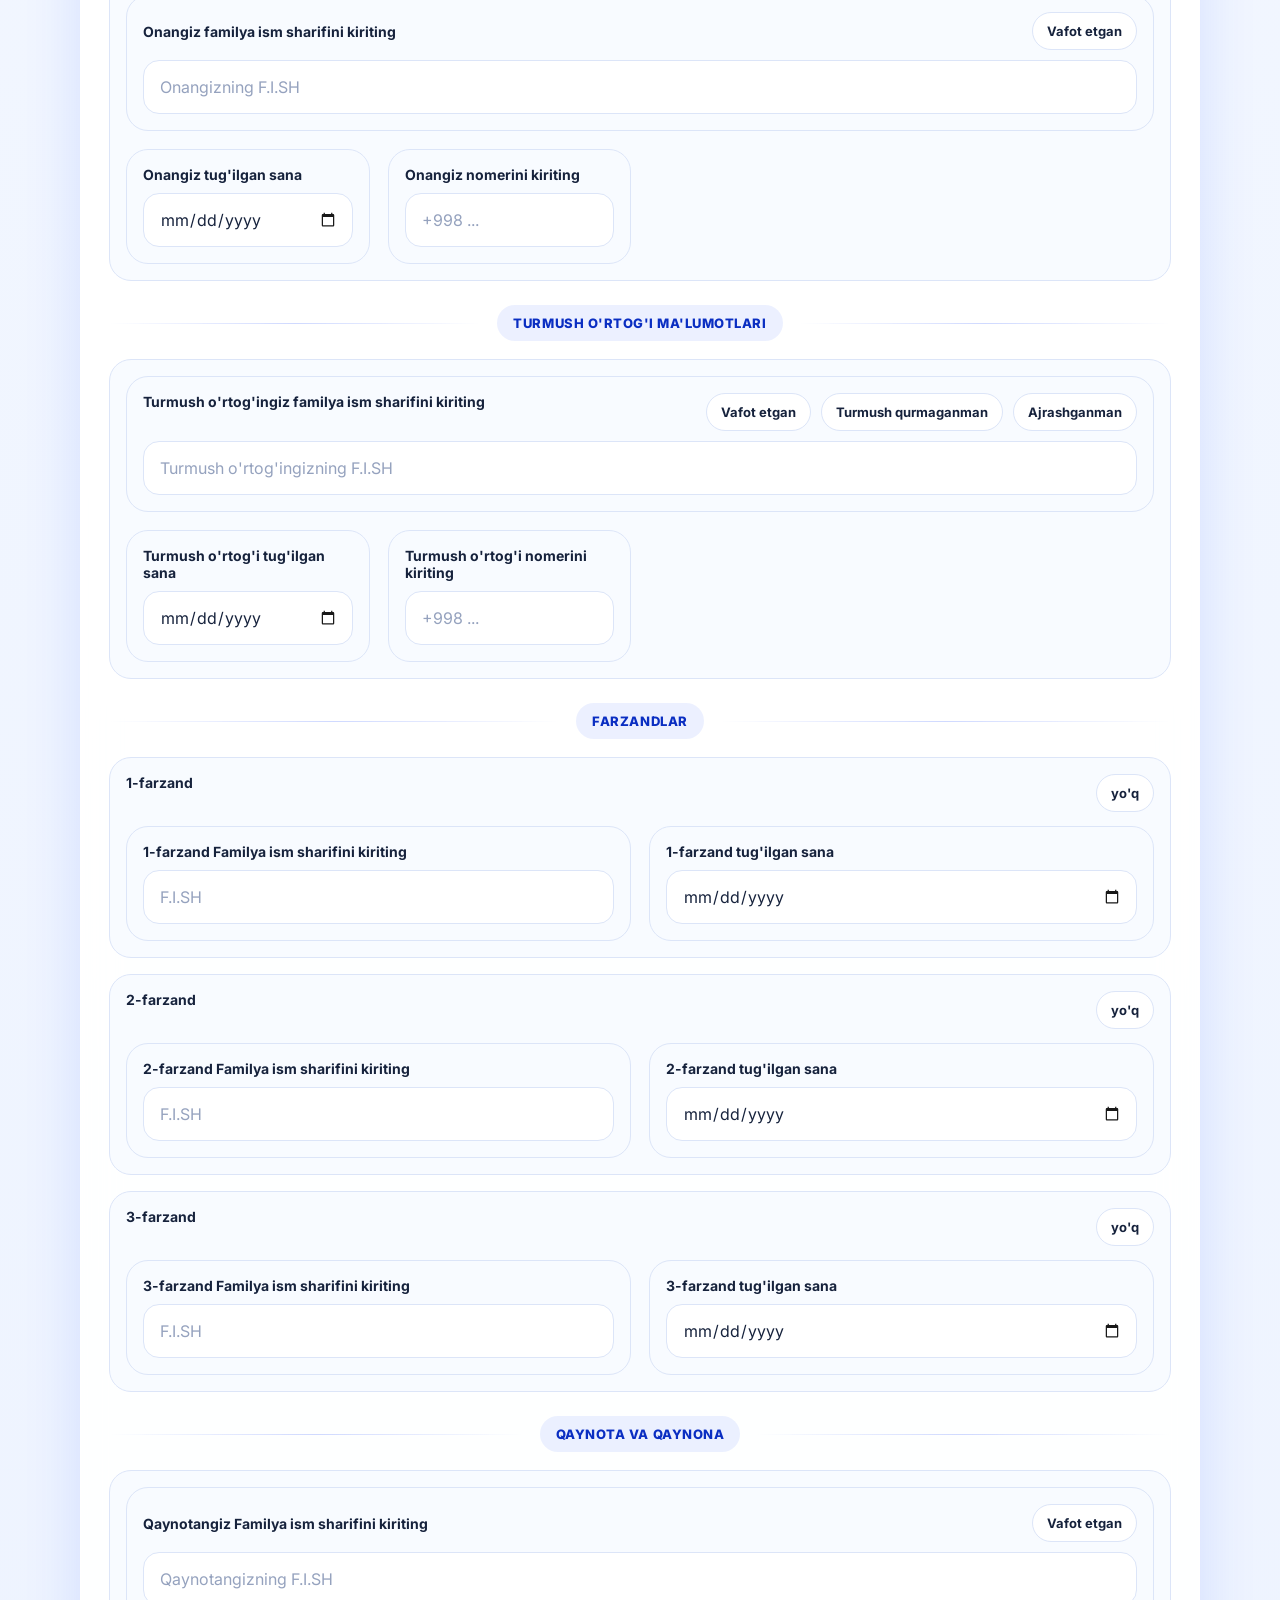
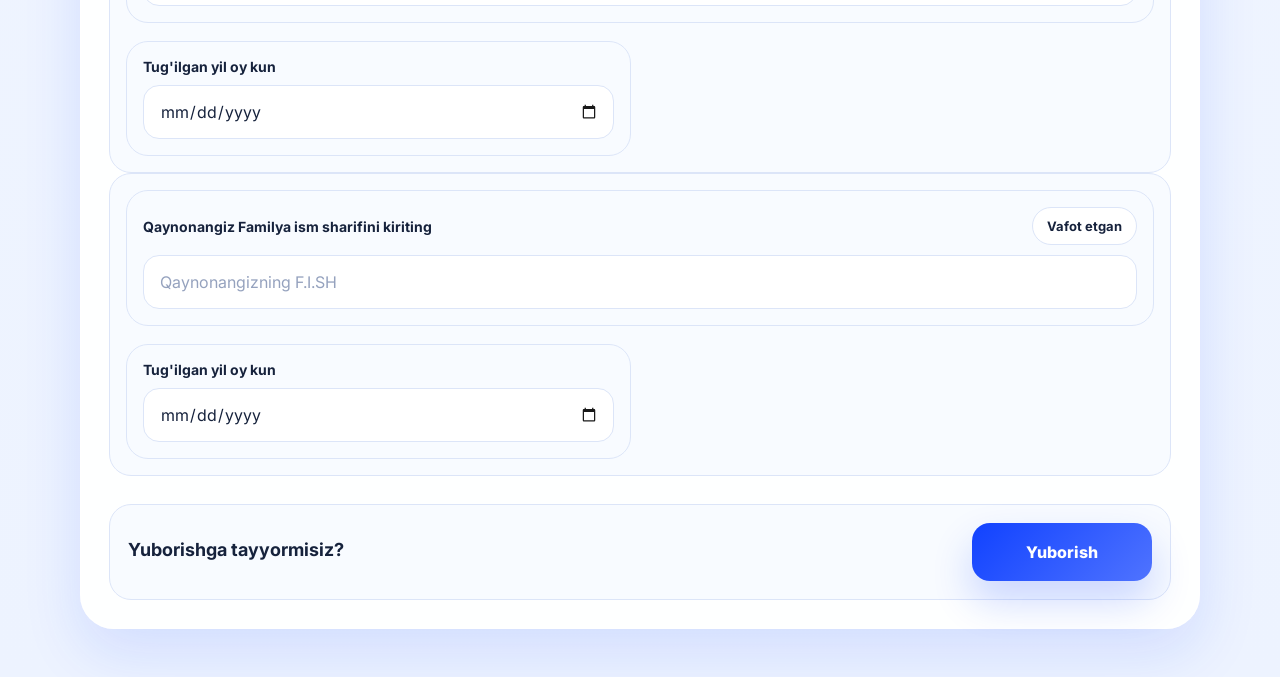
==== commit 477a617e: "add hamshiralik teacher option" ====
--- a/frontend/index.html
+++ b/frontend/index.html
@@ -321,7 +321,6 @@
 
   <script>
     window.APP_CONFIG = {
-
       apiBaseUrl: "https://azizacademyxodimlar-production-e6fa.up.railway.app",
       adminUrl: "https://azizacademyxodimlar-production-e6fa.up.railway.app/admin"
     };
